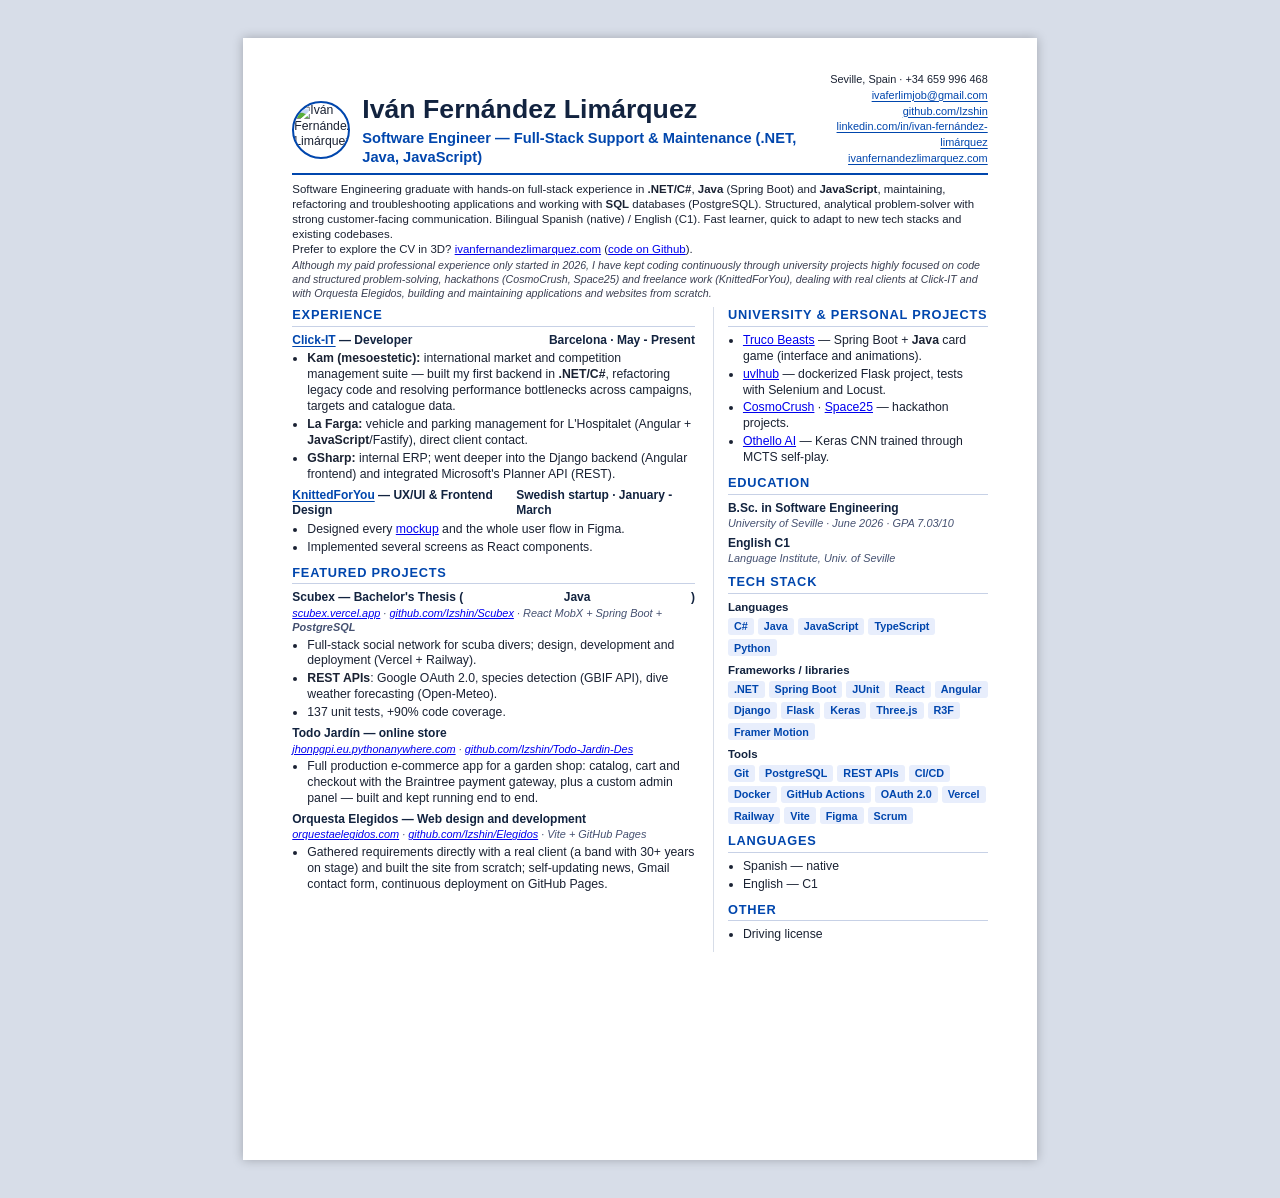
==== CvModificables/cv-modificable_en.html @ 93174366 "Initial commit: CV tooling + candidaturas app" ====
<!doctype html>
<html lang="en">
<head>
<meta charset="utf-8" />
<title>Iván Fernández Limárquez — CV</title>
<style>
  @page { size: A4 portrait; margin: 0; }
  * { box-sizing: border-box; }
  html, body {
    margin: 0;
    background: #d7dde8;
    -webkit-print-color-adjust: exact;
    print-color-adjust: exact;
  }
  body {
    font-family: 'Segoe UI', Arial, sans-serif;
    color: #1a2233;
    font-size: 9.2pt;
    line-height: 1.3;
  }
  .page {
    width: 210mm;
    min-height: 297mm;
    margin: 10mm auto;
    padding: 9mm 13mm;
    background: #fff;
    box-shadow: 0 0 10px rgba(0,0,0,0.25);
  }
  @media print {
    html, body { background: #fff; }
    .page { width: auto; min-height: auto; margin: 0; padding: 9mm 13mm; box-shadow: none; }
  }
  h1 { font-size: 20pt; margin: 0; color: #12233f; }
  .title { font-size: 11pt; color: #0046ad; font-weight: 600; margin-top: 2px; }
  header {
    display: flex;
    justify-content: space-between;
    align-items: flex-end;
    border-bottom: 2.5px solid #0046ad;
    padding-bottom: 6px;
    margin-bottom: 7px;
  }
  .identity { display: flex; align-items: center; gap: 12px; }
  .photo {
    width: 58px;
    height: 58px;
    border-radius: 50%;
    object-fit: cover;
    border: 2px solid #0046ad;
    flex-shrink: 0;
  }
  .contact { text-align: right; font-size: 8.2pt; line-height: 1.45; }
  .contact a { color: #0046ad; text-decoration: underline; text-underline-offset: 2px; }
  .summary { margin: 5px 0 3px; font-size: 8.6pt; }
  .cover-note { margin: 0 0 6px; font-size: 8pt; font-style: italic; color: #3a3f52; }
  .columns { display: flex; gap: 18px; }
  .col-main { flex: 1.55; }
  .col-side { flex: 1; border-left: 1px solid #d7dde8; padding-left: 14px; }
  h2 {
    font-size: 9.6pt;
    text-transform: uppercase;
    letter-spacing: 0.06em;
    color: #0046ad;
    border-bottom: 1px solid #c7d1e6;
    margin: 0 0 6px;
    padding-bottom: 2px;
  }
  section { margin-bottom: 9px; }
  .item { margin-bottom: 5px; }
  .item:last-child { margin-bottom: 0; }
  .item-head {
    display: flex;
    justify-content: space-between;
    font-weight: 700;
    font-size: 9pt;
    color: #12233f;
  }
  .item-head a { color: #0046ad; text-decoration: underline; text-underline-offset: 2px; }
  .item-sub {
    font-style: italic;
    font-size: 8.2pt;
    color: #445070;
    margin-bottom: 1px;
  }
  ul { margin: 3px 0 0; padding-left: 15px; }
  li { margin-bottom: 2px; }
  .tags { display: flex; flex-wrap: wrap; gap: 4px; margin-top: 3px; }
  .tag {
    background: #e8eefc;
    color: #0046ad;
    border-radius: 3px;
    padding: 1.5px 6px;
    font-size: 8.1pt;
    font-weight: 600;
    white-space: nowrap;
  }
  .skill-line { margin-bottom: 7px; }
  .skill-line b { display: block; font-size: 8.6pt; color: #12233f; margin-bottom: 2px; }
  footer {
    margin-top: 10px;
    padding-top: 6px;
    border-top: 1px solid #d7dde8;
    font-size: 7.6pt;
    color: #7280a0;
    text-align: center;
  }
  a { word-break: break-word; }
</style>
</head>
<body>
<div class="page">

<header>
  <div class="identity">
    <img class="photo" src="../templates/me.jpg" alt="Iván Fernández Limárquez" />
    <div>
      <h1>Iván Fernández Limárquez</h1>
      <div class="title">Software Engineer — Full-Stack Support &amp; Maintenance (.NET, Java, JavaScript)</div>
    </div>
  </div>
  <div class="contact">
    Seville, Spain · +34 659 996 468<br/>
    <a href="mailto:ivaferlimjob@gmail.com">ivaferlimjob@gmail.com</a><br/>
    <a href="https://github.com/Izshin">github.com/Izshin</a><br/>
    <a href="https://www.linkedin.com/in/ivan-fern%C3%A1ndez-lim%C3%A1rquez/">linkedin.com/in/ivan-fernández-limárquez</a><br/>
    <a href="https://ivanfernandezlimarquez.com">ivanfernandezlimarquez.com</a>
  </div>
</header>

<p class="summary">
  Software Engineering graduate with hands-on full-stack experience in <b>.NET/C#</b>, <b>Java</b>
  (Spring Boot) and <b>JavaScript</b>, maintaining, refactoring and troubleshooting applications and
  working with <b>SQL</b> databases (PostgreSQL). Structured, analytical problem-solver with strong
  customer-facing communication. Bilingual Spanish (native) / English (C1). Fast learner, quick to
  adapt to new tech stacks and existing codebases.
  <br/>Prefer to explore the CV in 3D? <a href="https://ivanfernandezlimarquez.com">ivanfernandezlimarquez.com</a>
  (<a href="https://github.com/Izshin/webPortfolio">code on Github</a>).
</p>
<p class="cover-note">
  Although my paid professional experience only started in 2026, I have kept coding continuously
  through university projects highly focused on code and structured problem-solving, hackathons
  (CosmoCrush, Space25) and freelance work (KnittedForYou), dealing with real clients at Click-IT and
  with Orquesta Elegidos, building and maintaining applications and websites from scratch.
</p>


<div class="columns">
  <div class="col-main">

    <section>
      <h2>Experience</h2>
      <div class="item">
        <div class="item-head"><span><a href="https://click-it.es/">Click-IT</a> — Developer</span><span>Barcelona · May - Present</span></div>
        <ul>
          <li><b>Kam (mesoestetic):</b> international market and competition management suite — built my first backend in <b>.NET/C#</b>, refactoring legacy code and resolving performance bottlenecks across campaigns, targets and catalogue data.</li>
          <li><b>La Farga:</b> vehicle and parking management for L'Hospitalet (Angular + <b>JavaScript</b>/Fastify), direct client contact.</li>
          <li><b>GSharp:</b> internal ERP; went deeper into the Django backend (Angular frontend) and integrated Microsoft's Planner API (REST).</li>
        </ul>
      </div>
      <div class="item">
        <div class="item-head"><span><a href="https://www.facebook.com/knittedforyou/">KnittedForYou</a> — UX/UI &amp; Frontend Design</span><span>Swedish startup · January - March</span></div>
        <ul>
          <li>Designed every <a href="https://www.figma.com/design/ivY7HPLWbzuRNq33VFGL4U/Knitting-Preview-mock?node-id=199-4858">mockup</a> and the whole user flow in Figma.</li>
          <li>Implemented several screens as React components.</li>
        </ul>
      </div>
    </section>

    <section>
      <h2>Featured projects</h2>
      <div class="item">
        <div class="item-head">Scubex — Bachelor's Thesis (<b>Java</b>)</div>
        <div class="item-sub"><a href="https://scubex.vercel.app/">scubex.vercel.app</a> · <a href="https://github.com/Izshin/Scubex">github.com/Izshin/Scubex</a> · React MobX + Spring Boot + <b>PostgreSQL</b></div>
        <ul>
          <li>Full-stack social network for scuba divers; design, development and deployment (Vercel + Railway).</li>
          <li><b>REST APIs</b>: Google OAuth 2.0, species detection (GBIF API), dive weather forecasting (Open-Meteo).</li>
          <li>137 unit tests, +90% code coverage.</li>
        </ul>
      </div>
      <div class="item">
        <div class="item-head">Todo Jardín — online store</div>
        <div class="item-sub"><a href="https://jhonpgpi.eu.pythonanywhere.com/">jhonpgpi.eu.pythonanywhere.com</a> · <a href="https://github.com/Izshin/Todo-Jardin-Des">github.com/Izshin/Todo-Jardin-Des</a></div>
        <ul>
          <li>Full production e-commerce app for a garden shop: catalog, cart and checkout with the Braintree payment gateway, plus a custom admin panel — built and kept running end to end.</li>
        </ul>
      </div>
      <div class="item">
        <div class="item-head">Orquesta Elegidos — Web design and development</div>
        <div class="item-sub"><a href="https://orquestaelegidos.com/">orquestaelegidos.com</a> · <a href="https://github.com/Izshin/Elegidos">github.com/Izshin/Elegidos</a> · Vite + GitHub Pages</div>
        <ul>
          <li>Gathered requirements directly with a real client (a band with 30+ years on stage) and built the site from scratch; self-updating news, Gmail contact form, continuous deployment on GitHub Pages.</li>
        </ul>
      </div>
    </section>

  </div>

  <div class="col-side">

    <section>
      <h2>University &amp; personal projects</h2>
      <ul>
        <li><a href="https://github.com/Izshin/Truco">Truco Beasts</a> — Spring Boot + <b>Java</b> card game (interface and animations).</li>
        <li><a href="https://github.com/Izshin/uvlhub">uvlhub</a> — dockerized Flask project, tests with Selenium and Locust.</li>
        <li><a href="https://github.com/Izshin/CosmoCrush">CosmoCrush</a> · <a href="https://github.com/Space-Mon-Keys/Frontend">Space25</a> — hackathon projects.</li>
        <li><a href="https://github.com/Izshin/Othelo-AI-bot">Othello AI</a> — Keras CNN trained through MCTS self-play.</li>
      </ul>
    </section>

    <section>
      <h2>Education</h2>
      <div class="item">
        <div class="item-head" style="display:block;">B.Sc. in Software Engineering</div>
        <div class="item-sub">University of Seville · June 2026 · GPA 7.03/10</div>
      </div>
      <div class="item">
        <div class="item-head" style="display:block;">English C1</div>
        <div class="item-sub">Language Institute, Univ. of Seville</div>
      </div>
    </section>

    <section>
      <h2>Tech stack</h2>
      <div class="skill-line">
        <b>Languages</b>
        <div class="tags">
          <span class="tag">C#</span><span class="tag">Java</span><span class="tag">JavaScript</span>
          <span class="tag">TypeScript</span><span class="tag">Python</span>
        </div>
      </div>
      <div class="skill-line">
        <b>Frameworks / libraries</b>
        <div class="tags">
          <span class="tag">.NET</span><span class="tag">Spring Boot</span><span class="tag">JUnit</span>
          <span class="tag">React</span><span class="tag">Angular</span><span class="tag">Django</span>
          <span class="tag">Flask</span><span class="tag">Keras</span><span class="tag">Three.js</span>
          <span class="tag">R3F</span><span class="tag">Framer Motion</span>
        </div>
      </div>
      <div class="skill-line">
        <b>Tools</b>
        <div class="tags">
          <span class="tag">Git</span><span class="tag">PostgreSQL</span><span class="tag">REST APIs</span>
          <span class="tag">CI/CD</span><span class="tag">Docker</span><span class="tag">GitHub Actions</span>
          <span class="tag">OAuth 2.0</span><span class="tag">Vercel</span><span class="tag">Railway</span>
          <span class="tag">Vite</span><span class="tag">Figma</span><span class="tag">Scrum</span>
        </div>
      </div>
    </section>

    <section>
      <h2>Languages</h2>
      <ul>
        <li>Spanish — native</li>
        <li>English — C1</li>
      </ul>
    </section>

    <section>
      <h2>Other</h2>
      <ul>
        <li>Driving license</li>
      </ul>
    </section>

  </div>
</div>

</div>
</body>
</html>
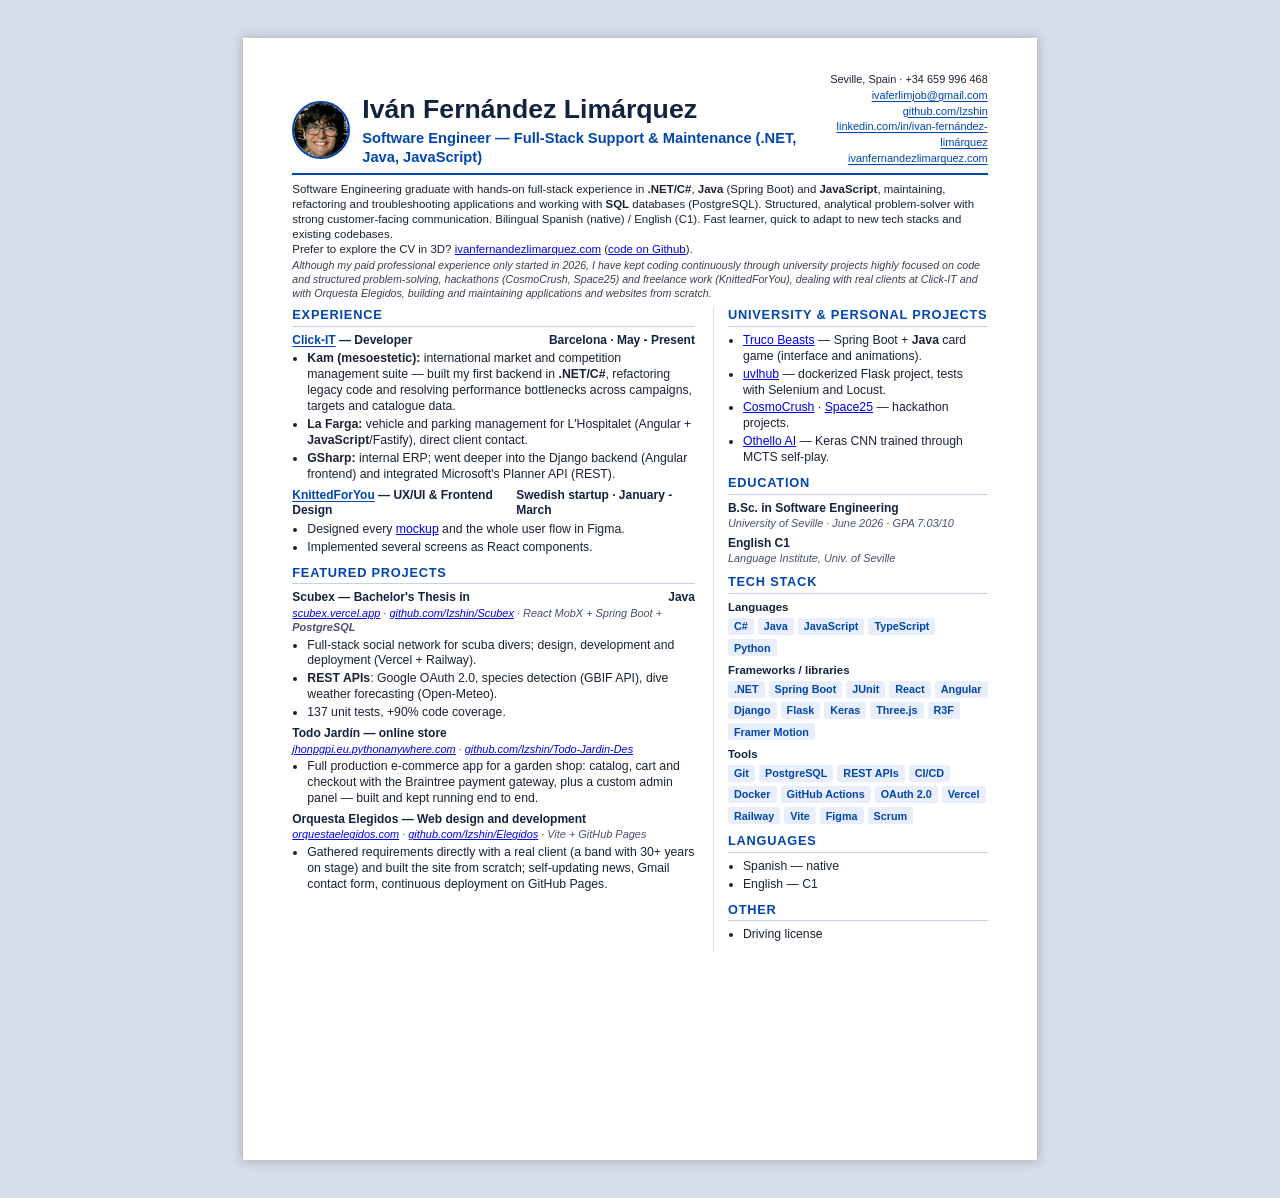
==== commit 27233a0f: "feat: enhance color selection and saving functionality - Updated color selection in the offer detail" ====
--- a/CvModificables/cv-modificable_en.html
+++ b/CvModificables/cv-modificable_en.html
@@ -112,7 +112,7 @@
 
 <header>
   <div class="identity">
-    <img class="photo" src="../templates/me.jpg" alt="Iván Fernández Limárquez" />
+    <img class="photo" src="../CVPlantillas/me.jpg" alt="Iván Fernández Limárquez" />
     <div>
       <h1>Iván Fernández Limárquez</h1>
       <div class="title">Software Engineer — Full-Stack Support &amp; Maintenance (.NET, Java, JavaScript)</div>
@@ -169,7 +169,7 @@
     <section>
       <h2>Featured projects</h2>
       <div class="item">
-        <div class="item-head">Scubex — Bachelor's Thesis (<b>Java</b>)</div>
+        <div class="item-head">Scubex — Bachelor's Thesis in <b>Java</b></div>
         <div class="item-sub"><a href="https://scubex.vercel.app/">scubex.vercel.app</a> · <a href="https://github.com/Izshin/Scubex">github.com/Izshin/Scubex</a> · React MobX + Spring Boot + <b>PostgreSQL</b></div>
         <ul>
           <li>Full-stack social network for scuba divers; design, development and deployment (Vercel + Railway).</li>
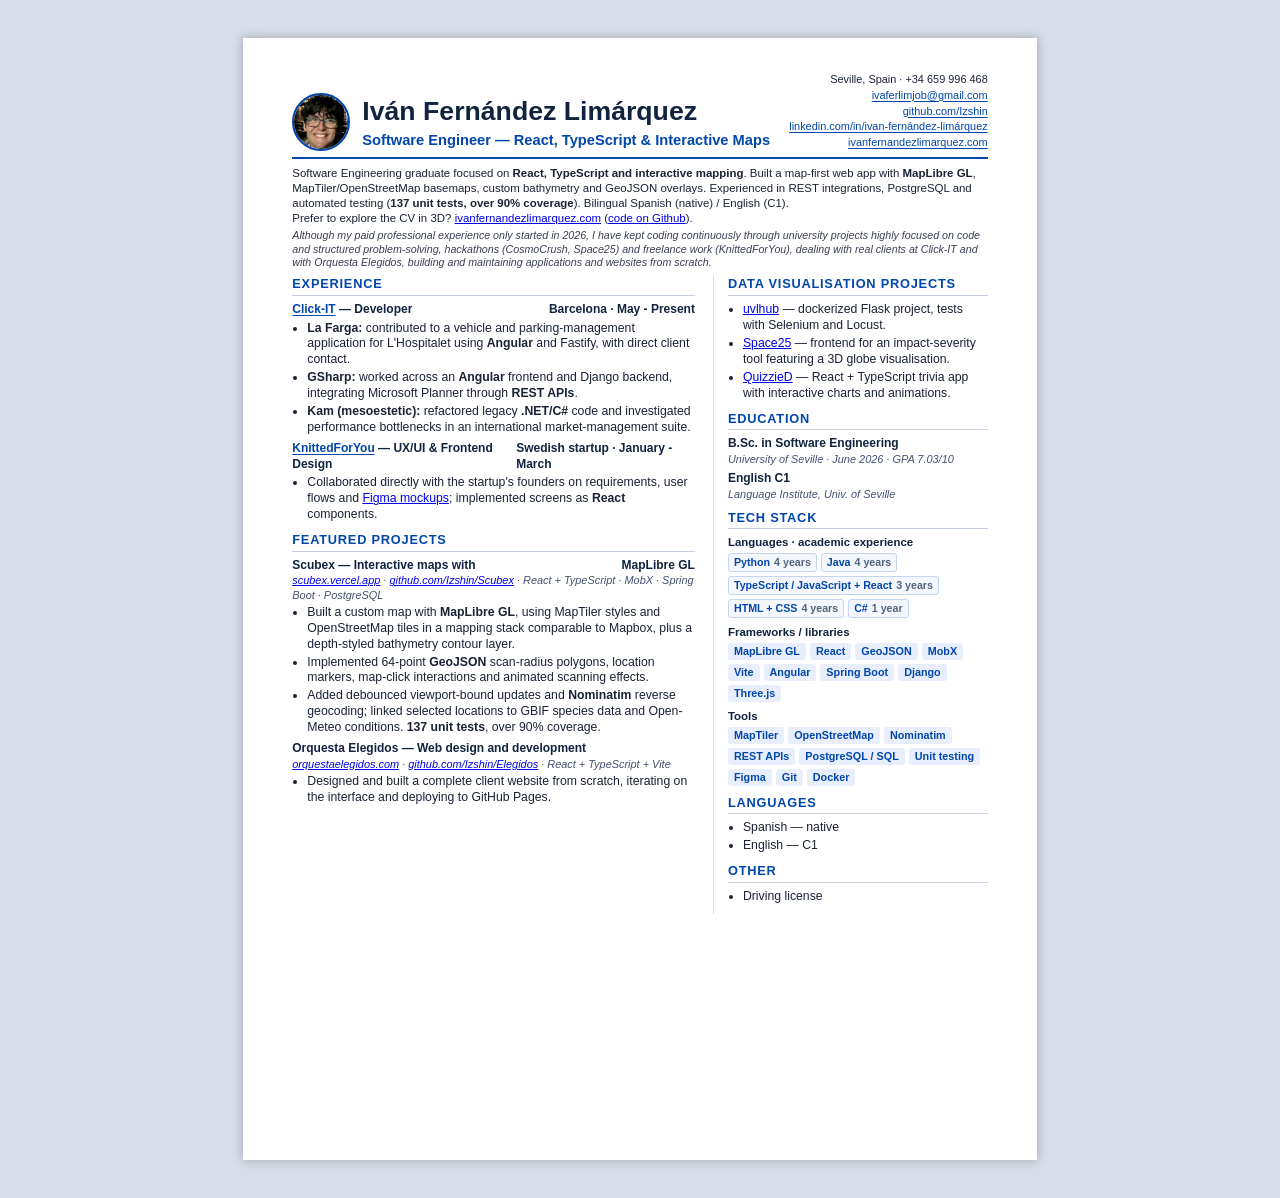
==== commit fa407921: "cosas" ====
--- a/CvModificables/cv-modificable_en.html
+++ b/CvModificables/cv-modificable_en.html
@@ -2,7 +2,7 @@
 <html lang="en">
 <head>
 <meta charset="utf-8" />
-<title>Iván Fernández Limárquez — CV</title>
+<title>Iván Fernández Limárquez — CV Ookla</title>
 <style>
   @page { size: A4 portrait; margin: 0; }
   * { box-sizing: border-box; }
@@ -94,6 +94,21 @@
     font-weight: 600;
     white-space: nowrap;
   }
+  .academic-tags { display: flex; flex-wrap: wrap; gap: 4px; margin-top: 3px; }
+  .academic-tag {
+    display: inline-flex;
+    align-items: center;
+    gap: 4px;
+    padding: 2px 5px;
+    border: 1px solid #c5d5f1;
+    border-radius: 3px;
+    background: #f4f7fd;
+    font-size: 8pt;
+    line-height: 1.2;
+    white-space: nowrap;
+  }
+  .academic-tag strong { color: #0046ad; }
+  .academic-tag span { color: #53627d; font-weight: 600; }
   .skill-line { margin-bottom: 7px; }
   .skill-line b { display: block; font-size: 8.6pt; color: #12233f; margin-bottom: 2px; }
   footer {
@@ -115,7 +130,7 @@
     <img class="photo" src="../CVPlantillas/me.jpg" alt="Iván Fernández Limárquez" />
     <div>
       <h1>Iván Fernández Limárquez</h1>
-      <div class="title">Software Engineer — Full-Stack Support &amp; Maintenance (.NET, Java, JavaScript)</div>
+      <div class="title">Software Engineer — React, TypeScript &amp; Interactive Maps</div>
     </div>
   </div>
   <div class="contact">
@@ -128,11 +143,10 @@
 </header>
 
 <p class="summary">
-  Software Engineering graduate with hands-on full-stack experience in <b>.NET/C#</b>, <b>Java</b>
-  (Spring Boot) and <b>JavaScript</b>, maintaining, refactoring and troubleshooting applications and
-  working with <b>SQL</b> databases (PostgreSQL). Structured, analytical problem-solver with strong
-  customer-facing communication. Bilingual Spanish (native) / English (C1). Fast learner, quick to
-  adapt to new tech stacks and existing codebases.
+  Software Engineering graduate focused on <b>React, TypeScript and interactive mapping</b>.
+  Built a map-first web app with <b>MapLibre GL</b>, MapTiler/OpenStreetMap basemaps, custom
+  bathymetry and GeoJSON overlays. Experienced in REST integrations, PostgreSQL and automated
+  testing (<b>137 unit tests, over 90% coverage</b>). Bilingual Spanish (native) / English (C1).
   <br/>Prefer to explore the CV in 3D? <a href="https://ivanfernandezlimarquez.com">ivanfernandezlimarquez.com</a>
   (<a href="https://github.com/Izshin/webPortfolio">code on Github</a>).
 </p>
@@ -152,16 +166,15 @@
       <div class="item">
         <div class="item-head"><span><a href="https://click-it.es/">Click-IT</a> — Developer</span><span>Barcelona · May - Present</span></div>
         <ul>
-          <li><b>Kam (mesoestetic):</b> international market and competition management suite — built my first backend in <b>.NET/C#</b>, refactoring legacy code and resolving performance bottlenecks across campaigns, targets and catalogue data.</li>
-          <li><b>La Farga:</b> vehicle and parking management for L'Hospitalet (Angular + <b>JavaScript</b>/Fastify), direct client contact.</li>
-          <li><b>GSharp:</b> internal ERP; went deeper into the Django backend (Angular frontend) and integrated Microsoft's Planner API (REST).</li>
+          <li><b>La Farga:</b> contributed to a vehicle and parking-management application for L'Hospitalet using <b>Angular</b> and Fastify, with direct client contact.</li>
+          <li><b>GSharp:</b> worked across an <b>Angular</b> frontend and Django backend, integrating Microsoft Planner through <b>REST APIs</b>.</li>
+          <li><b>Kam (mesoestetic):</b> refactored legacy <b>.NET/C#</b> code and investigated performance bottlenecks in an international market-management suite.</li>
         </ul>
       </div>
       <div class="item">
         <div class="item-head"><span><a href="https://www.facebook.com/knittedforyou/">KnittedForYou</a> — UX/UI &amp; Frontend Design</span><span>Swedish startup · January - March</span></div>
         <ul>
-          <li>Designed every <a href="https://www.figma.com/design/ivY7HPLWbzuRNq33VFGL4U/Knitting-Preview-mock?node-id=199-4858">mockup</a> and the whole user flow in Figma.</li>
-          <li>Implemented several screens as React components.</li>
+          <li>Collaborated directly with the startup's founders on requirements, user flows and <a href="https://www.figma.com/design/ivY7HPLWbzuRNq33VFGL4U/Knitting-Preview-mock?node-id=199-4858">Figma mockups</a>; implemented screens as <b>React</b> components.</li>
         </ul>
       </div>
     </section>
@@ -169,26 +182,19 @@
     <section>
       <h2>Featured projects</h2>
       <div class="item">
-        <div class="item-head">Scubex — Bachelor's Thesis in <b>Java</b></div>
-        <div class="item-sub"><a href="https://scubex.vercel.app/">scubex.vercel.app</a> · <a href="https://github.com/Izshin/Scubex">github.com/Izshin/Scubex</a> · React MobX + Spring Boot + <b>PostgreSQL</b></div>
-        <ul>
-          <li>Full-stack social network for scuba divers; design, development and deployment (Vercel + Railway).</li>
-          <li><b>REST APIs</b>: Google OAuth 2.0, species detection (GBIF API), dive weather forecasting (Open-Meteo).</li>
-          <li>137 unit tests, +90% code coverage.</li>
-        </ul>
-      </div>
-      <div class="item">
-        <div class="item-head">Todo Jardín — online store</div>
-        <div class="item-sub"><a href="https://jhonpgpi.eu.pythonanywhere.com/">jhonpgpi.eu.pythonanywhere.com</a> · <a href="https://github.com/Izshin/Todo-Jardin-Des">github.com/Izshin/Todo-Jardin-Des</a></div>
-        <ul>
-          <li>Full production e-commerce app for a garden shop: catalog, cart and checkout with the Braintree payment gateway, plus a custom admin panel — built and kept running end to end.</li>
+        <div class="item-head">Scubex — Interactive maps with <b>MapLibre GL</b></div>
+        <div class="item-sub"><a href="https://scubex.vercel.app/">scubex.vercel.app</a> · <a href="https://github.com/Izshin/Scubex">github.com/Izshin/Scubex</a> · React + TypeScript · MobX · Spring Boot · PostgreSQL</div>
+        <ul>
+          <li>Built a custom map with <b>MapLibre GL</b>, using MapTiler styles and OpenStreetMap tiles in a mapping stack comparable to Mapbox, plus a depth-styled bathymetry contour layer.</li>
+          <li>Implemented 64-point <b>GeoJSON</b> scan-radius polygons, location markers, map-click interactions and animated scanning effects.</li>
+          <li>Added debounced viewport-bound updates and <b>Nominatim</b> reverse geocoding; linked selected locations to GBIF species data and Open-Meteo conditions. <b>137 unit tests</b>, over 90% coverage.</li>
         </ul>
       </div>
       <div class="item">
         <div class="item-head">Orquesta Elegidos — Web design and development</div>
-        <div class="item-sub"><a href="https://orquestaelegidos.com/">orquestaelegidos.com</a> · <a href="https://github.com/Izshin/Elegidos">github.com/Izshin/Elegidos</a> · Vite + GitHub Pages</div>
-        <ul>
-          <li>Gathered requirements directly with a real client (a band with 30+ years on stage) and built the site from scratch; self-updating news, Gmail contact form, continuous deployment on GitHub Pages.</li>
+        <div class="item-sub"><a href="https://orquestaelegidos.com/">orquestaelegidos.com</a> · <a href="https://github.com/Izshin/Elegidos">github.com/Izshin/Elegidos</a> · React + TypeScript + Vite</div>
+        <ul>
+          <li>Designed and built a complete client website from scratch, iterating on the interface and deploying to GitHub Pages.</li>
         </ul>
       </div>
     </section>
@@ -198,12 +204,11 @@
   <div class="col-side">
 
     <section>
-      <h2>University &amp; personal projects</h2>
+      <h2>Data visualisation projects</h2>
       <ul>
-        <li><a href="https://github.com/Izshin/Truco">Truco Beasts</a> — Spring Boot + <b>Java</b> card game (interface and animations).</li>
         <li><a href="https://github.com/Izshin/uvlhub">uvlhub</a> — dockerized Flask project, tests with Selenium and Locust.</li>
-        <li><a href="https://github.com/Izshin/CosmoCrush">CosmoCrush</a> · <a href="https://github.com/Space-Mon-Keys/Frontend">Space25</a> — hackathon projects.</li>
-        <li><a href="https://github.com/Izshin/Othelo-AI-bot">Othello AI</a> — Keras CNN trained through MCTS self-play.</li>
+        <li><a href="https://github.com/Space-Mon-Keys/Frontend">Space25</a> — frontend for an impact-severity tool featuring a 3D globe visualisation.</li>
+        <li><a href="https://github.com/Izshin/QuizzieD">QuizzieD</a> — React + TypeScript trivia app with interactive charts and animations.</li>
       </ul>
     </section>
 
@@ -222,28 +227,29 @@
     <section>
       <h2>Tech stack</h2>
       <div class="skill-line">
-        <b>Languages</b>
-        <div class="tags">
-          <span class="tag">C#</span><span class="tag">Java</span><span class="tag">JavaScript</span>
-          <span class="tag">TypeScript</span><span class="tag">Python</span>
+        <b>Languages · academic experience</b>
+        <div class="academic-tags">
+          <span class="academic-tag"><strong>Python</strong><span>4 years</span></span>
+          <span class="academic-tag"><strong>Java</strong><span>4 years</span></span>
+          <span class="academic-tag"><strong>TypeScript / JavaScript + React</strong><span>3 years</span></span>
+          <span class="academic-tag"><strong>HTML + CSS</strong><span>4 years</span></span>
+          <span class="academic-tag"><strong>C#</strong><span>1 year</span></span>
         </div>
       </div>
       <div class="skill-line">
         <b>Frameworks / libraries</b>
         <div class="tags">
-          <span class="tag">.NET</span><span class="tag">Spring Boot</span><span class="tag">JUnit</span>
-          <span class="tag">React</span><span class="tag">Angular</span><span class="tag">Django</span>
-          <span class="tag">Flask</span><span class="tag">Keras</span><span class="tag">Three.js</span>
-          <span class="tag">R3F</span><span class="tag">Framer Motion</span>
+          <span class="tag">MapLibre GL</span><span class="tag">React</span><span class="tag">GeoJSON</span><span class="tag">MobX</span>
+          <span class="tag">Vite</span><span class="tag">Angular</span><span class="tag">Spring Boot</span>
+          <span class="tag">Django</span><span class="tag">Three.js</span>
         </div>
       </div>
       <div class="skill-line">
         <b>Tools</b>
         <div class="tags">
-          <span class="tag">Git</span><span class="tag">PostgreSQL</span><span class="tag">REST APIs</span>
-          <span class="tag">CI/CD</span><span class="tag">Docker</span><span class="tag">GitHub Actions</span>
-          <span class="tag">OAuth 2.0</span><span class="tag">Vercel</span><span class="tag">Railway</span>
-          <span class="tag">Vite</span><span class="tag">Figma</span><span class="tag">Scrum</span>
+          <span class="tag">MapTiler</span><span class="tag">OpenStreetMap</span><span class="tag">Nominatim</span>
+          <span class="tag">REST APIs</span><span class="tag">PostgreSQL / SQL</span><span class="tag">Unit testing</span>
+          <span class="tag">Figma</span><span class="tag">Git</span><span class="tag">Docker</span>
         </div>
       </div>
     </section>
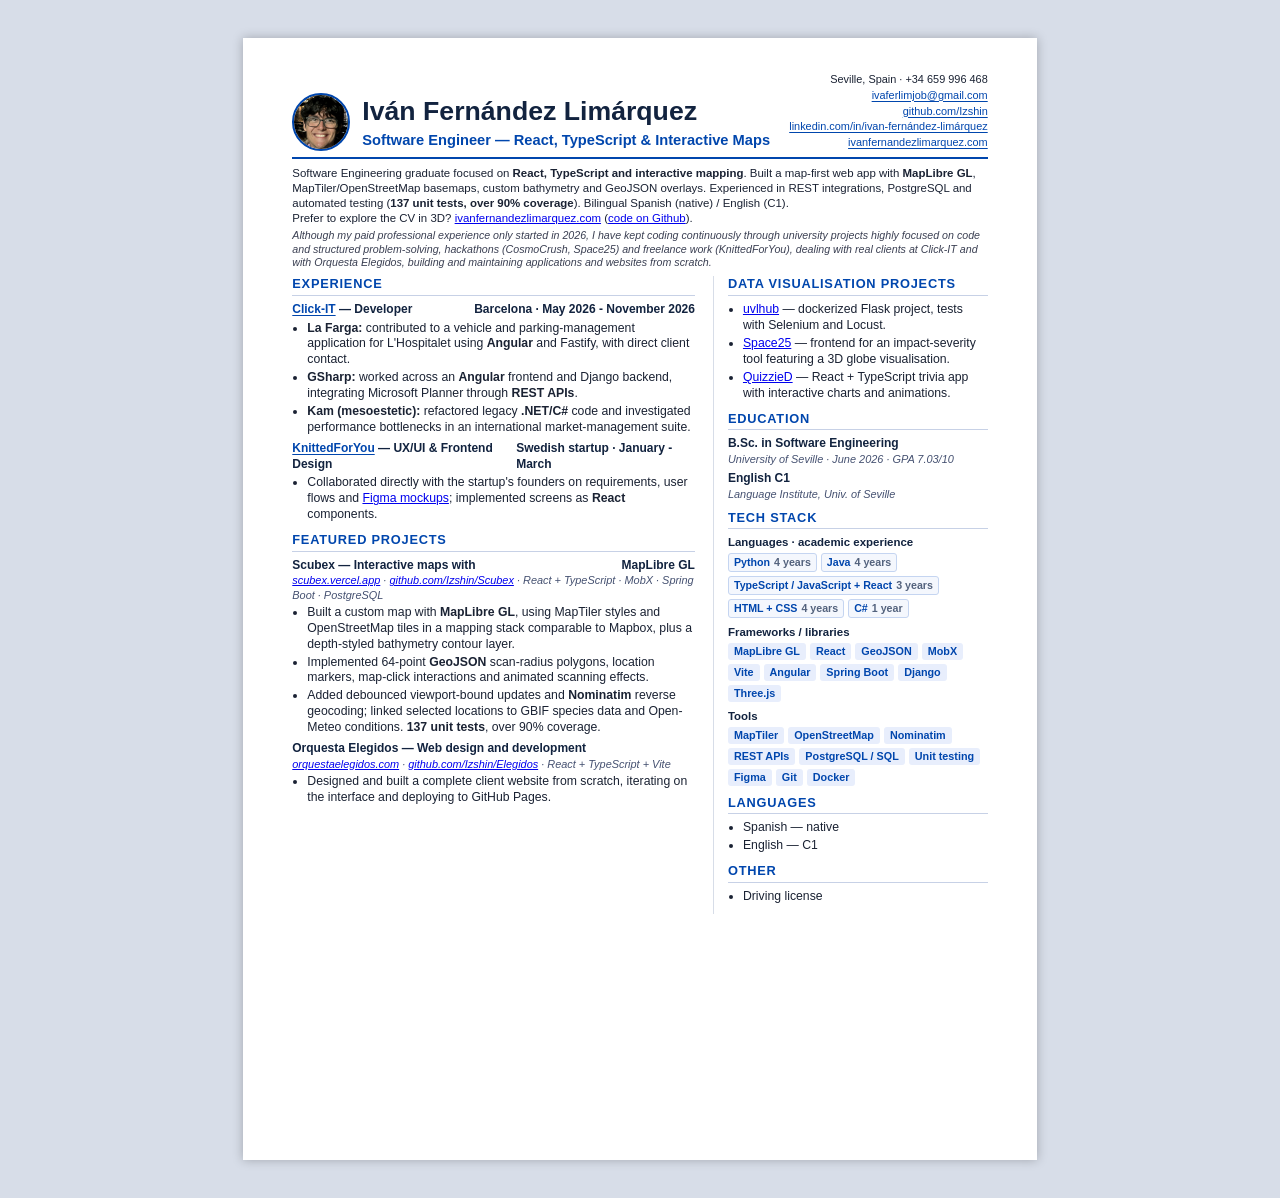
==== commit 9b4c2510: "to nuevo" ====
--- a/CvModificables/cv-modificable_en.html
+++ b/CvModificables/cv-modificable_en.html
@@ -164,7 +164,7 @@
     <section>
       <h2>Experience</h2>
       <div class="item">
-        <div class="item-head"><span><a href="https://click-it.es/">Click-IT</a> — Developer</span><span>Barcelona · May - Present</span></div>
+        <div class="item-head"><span><a href="https://click-it.es/">Click-IT</a> — Developer</span><span>Barcelona · May 2026 - November 2026</span></div>
         <ul>
           <li><b>La Farga:</b> contributed to a vehicle and parking-management application for L'Hospitalet using <b>Angular</b> and Fastify, with direct client contact.</li>
           <li><b>GSharp:</b> worked across an <b>Angular</b> frontend and Django backend, integrating Microsoft Planner through <b>REST APIs</b>.</li>
